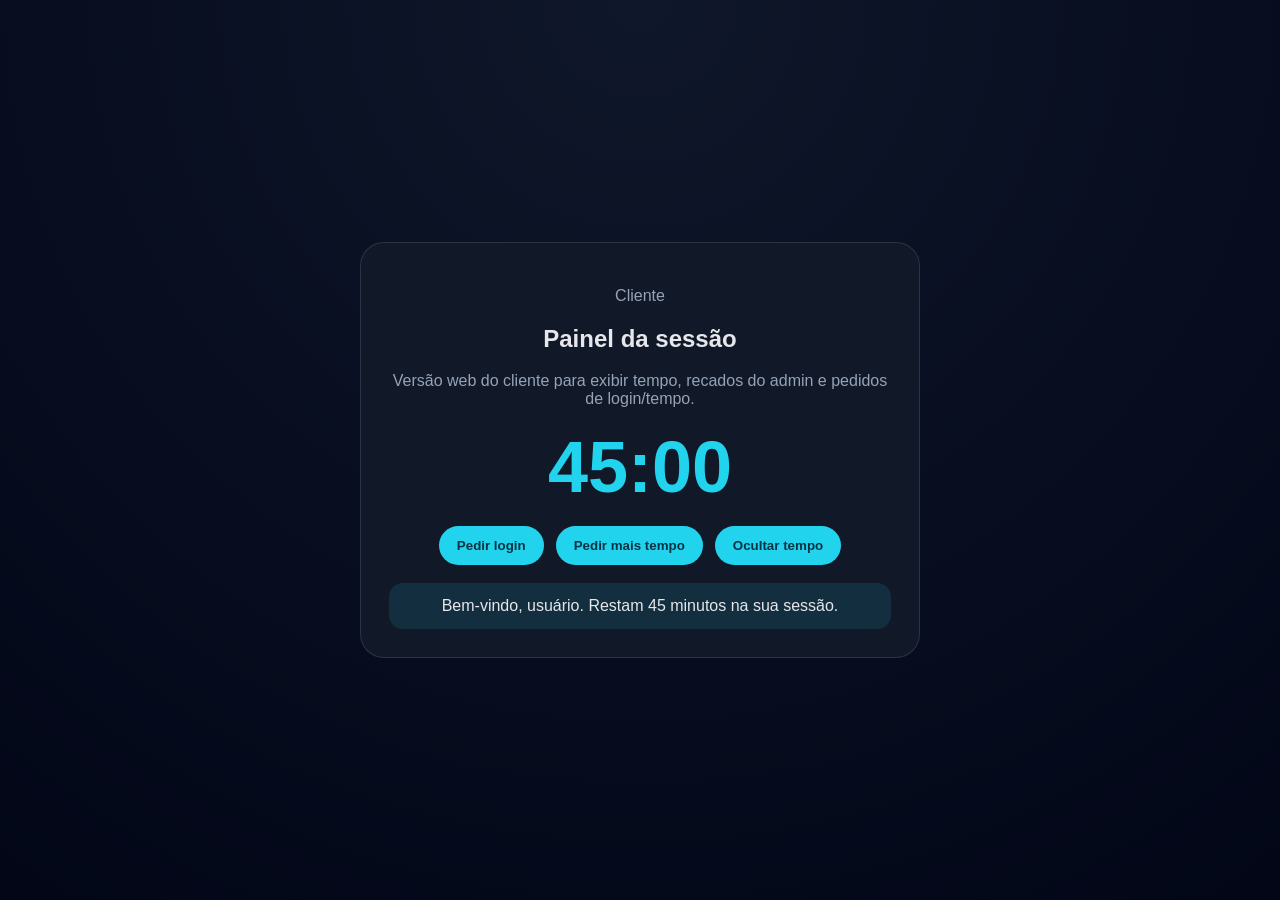
==== client/web/index.html @ 6f81836e "Restructure app into admin, client and shared" ====
<!DOCTYPE html>
<html lang="pt-BR">
  <head>
    <meta charset="UTF-8" />
    <meta name="viewport" content="width=device-width, initial-scale=1.0" />
    <title>Lan House Manager - Cliente</title>
    <link rel="stylesheet" href="styles.css" />
  </head>
  <body>
    <main class="screen">
      <section class="card">
        <p class="eyebrow">Cliente</p>
        <h1>Painel da sessão</h1>
        <p class="muted">Versão web do cliente para exibir tempo, recados do admin e pedidos de login/tempo.</p>
        <div class="timer">45:00</div>
        <div class="actions">
          <button>Pedir login</button>
          <button>Pedir mais tempo</button>
          <button>Ocultar tempo</button>
        </div>
        <div class="notice">Bem-vindo, usuário. Restam 45 minutos na sua sessão.</div>
      </section>
    </main>
  </body>
</html>
---- client/web/styles.css ----
:root {
  color-scheme: dark;
  --bg: #020617;
  --panel: #111827;
  --border: rgba(148, 163, 184, 0.2);
  --text: #e5e7eb;
  --muted: #94a3b8;
  --primary: #22d3ee;
}
body {
  margin: 0;
  min-height: 100vh;
  display: grid;
  place-items: center;
  font-family: Arial, Helvetica, sans-serif;
  background: radial-gradient(circle at top, #0f172a, var(--bg));
  color: var(--text);
}
.screen { width: min(560px, calc(100% - 32px)); }
.card {
  background: var(--panel);
  border: 1px solid var(--border);
  border-radius: 24px;
  padding: 28px;
  text-align: center;
}
.timer {
  font-size: 72px;
  font-weight: 700;
  margin: 18px 0;
  color: var(--primary);
}
.actions {
  display: flex;
  gap: 12px;
  justify-content: center;
  flex-wrap: wrap;
}
button {
  border: 0;
  border-radius: 999px;
  padding: 12px 18px;
  background: var(--primary);
  color: #083344;
  font-weight: 700;
}
.notice {
  margin-top: 18px;
  padding: 14px;
  border-radius: 14px;
  background: rgba(34, 211, 238, 0.12);
}
.eyebrow, .muted { color: var(--muted); }
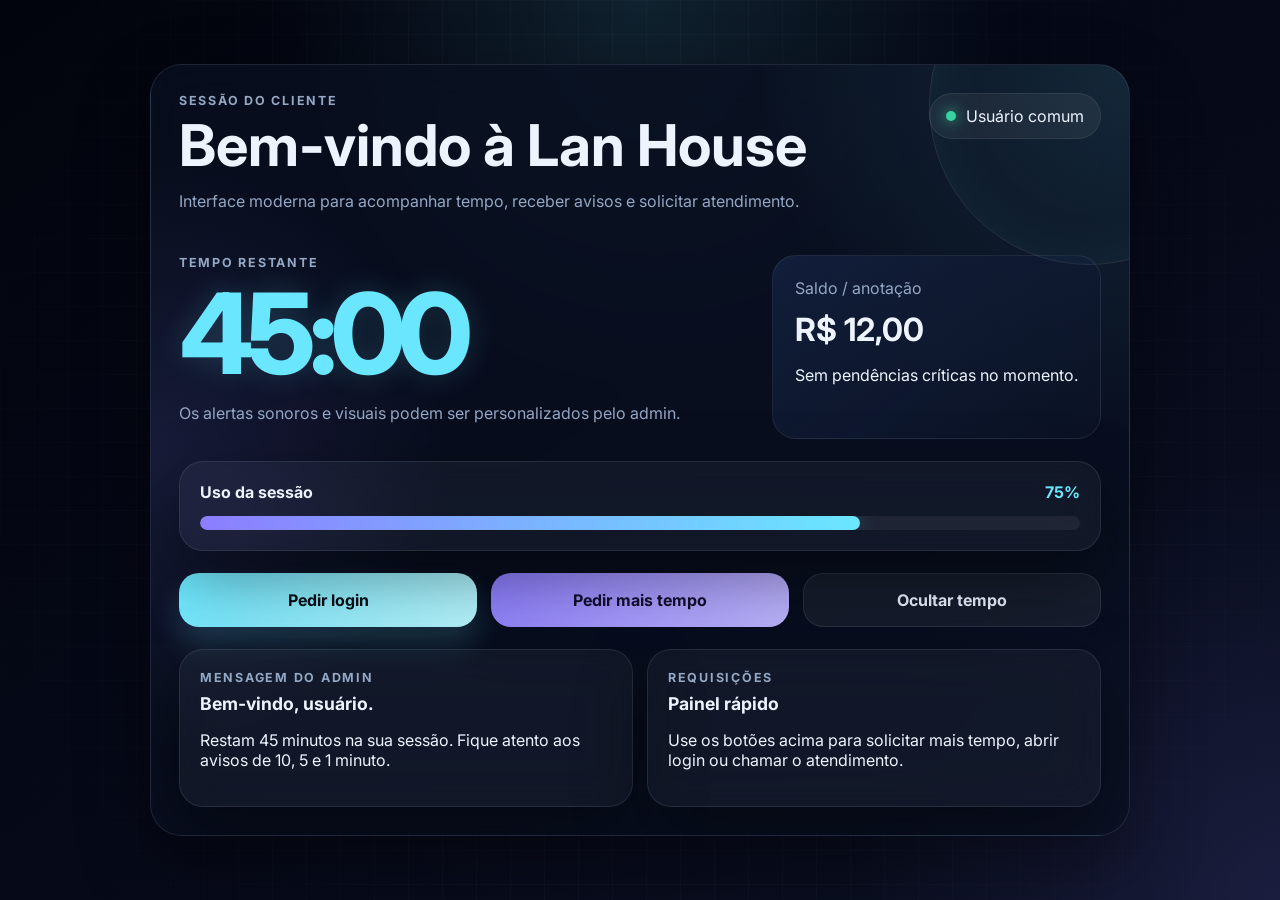
==== commit b7c641ec: "Refresh admin and client web UI" ====
--- a/client/web/index.html
+++ b/client/web/index.html
@@ -4,21 +4,72 @@
     <meta charset="UTF-8" />
     <meta name="viewport" content="width=device-width, initial-scale=1.0" />
     <title>Lan House Manager - Cliente</title>
+    <link rel="preconnect" href="https://fonts.googleapis.com" />
+    <link rel="preconnect" href="https://fonts.gstatic.com" crossorigin />
+    <link
+      href="https://fonts.googleapis.com/css2?family=Inter:wght@400;500;600;700;800&display=swap"
+      rel="stylesheet"
+    />
     <link rel="stylesheet" href="styles.css" />
   </head>
   <body>
-    <main class="screen">
-      <section class="card">
-        <p class="eyebrow">Cliente</p>
-        <h1>Painel da sessão</h1>
-        <p class="muted">Versão web do cliente para exibir tempo, recados do admin e pedidos de login/tempo.</p>
-        <div class="timer">45:00</div>
-        <div class="actions">
-          <button>Pedir login</button>
-          <button>Pedir mais tempo</button>
-          <button>Ocultar tempo</button>
-        </div>
-        <div class="notice">Bem-vindo, usuário. Restam 45 minutos na sua sessão.</div>
+    <main class="client-shell">
+      <section class="session-card glass-card">
+        <div class="ambient-ring"></div>
+        <header class="session-header">
+          <div>
+            <p class="eyebrow">Sessão do cliente</p>
+            <h1>Bem-vindo à Lan House</h1>
+            <p class="muted">Interface moderna para acompanhar tempo, receber avisos e solicitar atendimento.</p>
+          </div>
+          <div class="profile-pill">
+            <span class="profile-dot"></span>
+            <span>Usuário comum</span>
+          </div>
+        </header>
+
+        <section class="hero-panel">
+          <div>
+            <p class="eyebrow">Tempo restante</p>
+            <div class="timer">45:00</div>
+            <p class="muted">Os alertas sonoros e visuais podem ser personalizados pelo admin.</p>
+          </div>
+          <div class="credit-card">
+            <span class="credit-label">Saldo / anotação</span>
+            <strong>R$ 12,00</strong>
+            <p>Sem pendências críticas no momento.</p>
+          </div>
+        </section>
+
+        <section class="progress-panel glass-inner">
+          <div class="progress-copy">
+            <span class="progress-title">Uso da sessão</span>
+            <span class="progress-value">75%</span>
+          </div>
+          <div class="progress-track">
+            <div class="progress-bar"></div>
+          </div>
+        </section>
+
+        <section class="action-grid">
+          <button class="action primary-action">Pedir login</button>
+          <button class="action secondary-action">Pedir mais tempo</button>
+          <button class="action ghost-action">Ocultar tempo</button>
+        </section>
+
+        <section class="info-grid">
+          <article class="info-card glass-inner">
+            <p class="eyebrow">Mensagem do admin</p>
+            <strong>Bem-vindo, usuário.</strong>
+            <p>Restam 45 minutos na sua sessão. Fique atento aos avisos de 10, 5 e 1 minuto.</p>
+          </article>
+
+          <article class="info-card glass-inner">
+            <p class="eyebrow">Requisições</p>
+            <strong>Painel rápido</strong>
+            <p>Use os botões acima para solicitar mais tempo, abrir login ou chamar o atendimento.</p>
+          </article>
+        </section>
       </section>
     </main>
   </body>
--- a/client/web/styles.css
+++ b/client/web/styles.css
@@ -1,53 +1,288 @@
 :root {
   color-scheme: dark;
-  --bg: #020617;
-  --panel: #111827;
-  --border: rgba(148, 163, 184, 0.2);
-  --text: #e5e7eb;
-  --muted: #94a3b8;
-  --primary: #22d3ee;
-}
+  --bg: #050816;
+  --bg-2: #0b1023;
+  --panel: rgba(10, 17, 33, 0.76);
+  --panel-strong: rgba(12, 21, 39, 0.92);
+  --border: rgba(148, 163, 184, 0.16);
+  --text: #eef4ff;
+  --muted: #94a7c4;
+  --primary: #6ae7ff;
+  --secondary: #8c7dff;
+  --highlight: #37d39f;
+  --shadow: 0 28px 70px rgba(0, 0, 0, 0.4);
+}
+
+* {
+  box-sizing: border-box;
+}
+
+html,
+body {
+  min-height: 100%;
+}
+
 body {
   margin: 0;
+  font-family: 'Inter', Arial, sans-serif;
+  color: var(--text);
+  background:
+    radial-gradient(circle at top, rgba(106, 231, 255, 0.12), transparent 34%),
+    radial-gradient(circle at bottom right, rgba(140, 125, 255, 0.12), transparent 28%),
+    linear-gradient(145deg, #02040d 0%, var(--bg) 45%, var(--bg-2) 100%);
+}
+
+body::before {
+  content: '';
+  position: fixed;
+  inset: 0;
+  background-image:
+    linear-gradient(rgba(255, 255, 255, 0.022) 1px, transparent 1px),
+    linear-gradient(90deg, rgba(255, 255, 255, 0.022) 1px, transparent 1px);
+  background-size: 34px 34px;
+  mask-image: radial-gradient(circle at center, black 58%, transparent 100%);
+  pointer-events: none;
+}
+
+.client-shell {
   min-height: 100vh;
   display: grid;
   place-items: center;
-  font-family: Arial, Helvetica, sans-serif;
-  background: radial-gradient(circle at top, #0f172a, var(--bg));
+  padding: 24px;
+}
+
+.glass-card,
+.glass-inner {
+  position: relative;
+  backdrop-filter: blur(22px);
+  -webkit-backdrop-filter: blur(22px);
+  border: 1px solid var(--border);
+  box-shadow: var(--shadow);
+}
+
+.session-card {
+  width: min(980px, 100%);
+  padding: 28px;
+  border-radius: 32px;
+  overflow: hidden;
+  background:
+    radial-gradient(circle at top right, rgba(106, 231, 255, 0.12), transparent 30%),
+    radial-gradient(circle at left, rgba(140, 125, 255, 0.12), transparent 28%),
+    var(--panel);
+}
+
+.ambient-ring {
+  position: absolute;
+  right: -120px;
+  top: -120px;
+  width: 320px;
+  height: 320px;
+  border-radius: 50%;
+  border: 1px solid rgba(255, 255, 255, 0.1);
+  box-shadow: inset 0 0 60px rgba(106, 231, 255, 0.08);
+}
+
+.session-header,
+.hero-panel,
+.progress-copy {
+  display: flex;
+  justify-content: space-between;
+  gap: 18px;
+}
+
+.session-header {
+  align-items: flex-start;
+}
+
+.eyebrow {
+  margin: 0;
+  text-transform: uppercase;
+  letter-spacing: 0.14em;
+  color: var(--muted);
+  font-size: 0.78rem;
+  font-weight: 700;
+}
+
+h1 {
+  margin: 8px 0 10px;
+  font-size: clamp(2rem, 4.5vw, 3.6rem);
+  line-height: 1.02;
+}
+
+.muted {
+  color: var(--muted);
+}
+
+.profile-pill {
+  display: inline-flex;
+  align-items: center;
+  gap: 10px;
+  padding: 12px 16px;
+  border-radius: 999px;
+  background: rgba(255, 255, 255, 0.06);
+  border: 1px solid rgba(255, 255, 255, 0.08);
+}
+
+.profile-dot {
+  width: 10px;
+  height: 10px;
+  border-radius: 50%;
+  background: var(--highlight);
+  box-shadow: 0 0 14px var(--highlight);
+}
+
+.hero-panel {
+  margin-top: 28px;
+  align-items: stretch;
+}
+
+.timer {
+  margin: 10px 0;
+  font-size: clamp(4rem, 11vw, 7rem);
+  line-height: 0.95;
+  font-weight: 800;
+  letter-spacing: -0.06em;
+  color: var(--primary);
+  text-shadow: 0 0 30px rgba(106, 231, 255, 0.18);
+}
+
+.credit-card {
+  min-width: 250px;
+  padding: 22px;
+  border-radius: 24px;
+  background: linear-gradient(145deg, rgba(18, 31, 60, 0.96), rgba(12, 20, 37, 0.74));
+  border: 1px solid rgba(255, 255, 255, 0.08);
+}
+
+.credit-label {
+  display: block;
+  color: var(--muted);
+  margin-bottom: 12px;
+}
+
+.credit-card strong {
+  display: block;
+  font-size: 2rem;
+  margin-bottom: 10px;
+}
+
+.progress-panel,
+.info-card {
+  border-radius: 24px;
+  background: rgba(255, 255, 255, 0.04);
+}
+
+.progress-panel {
+  margin-top: 22px;
+  padding: 20px;
+}
+
+.progress-title,
+.progress-value {
+  font-weight: 700;
+}
+
+.progress-value {
+  color: var(--primary);
+}
+
+.progress-track {
+  height: 14px;
+  border-radius: 999px;
+  margin-top: 14px;
+  overflow: hidden;
+  background: rgba(255, 255, 255, 0.06);
+}
+
+.progress-bar {
+  width: 75%;
+  height: 100%;
+  border-radius: inherit;
+  background: linear-gradient(90deg, var(--secondary), var(--primary));
+  box-shadow: 0 0 26px rgba(106, 231, 255, 0.25);
+}
+
+.action-grid {
+  display: grid;
+  grid-template-columns: repeat(3, minmax(0, 1fr));
+  gap: 14px;
+  margin-top: 22px;
+}
+
+.action {
+  border: 0;
+  border-radius: 20px;
+  padding: 16px 18px;
+  font: inherit;
+  font-weight: 700;
+  cursor: pointer;
+  transition: transform 0.2s ease, box-shadow 0.2s ease, opacity 0.2s ease;
+}
+
+.action:hover {
+  transform: translateY(-2px);
+}
+
+.primary-action {
+  background: linear-gradient(135deg, var(--primary), #baf8ff);
+  color: #041118;
+  box-shadow: 0 18px 30px rgba(106, 231, 255, 0.18);
+}
+
+.secondary-action {
+  background: linear-gradient(135deg, var(--secondary), #c0b8ff);
+  color: #110f2d;
+}
+
+.ghost-action {
   color: var(--text);
-}
-.screen { width: min(560px, calc(100% - 32px)); }
-.card {
-  background: var(--panel);
-  border: 1px solid var(--border);
-  border-radius: 24px;
-  padding: 28px;
-  text-align: center;
-}
-.timer {
-  font-size: 72px;
-  font-weight: 700;
-  margin: 18px 0;
-  color: var(--primary);
-}
-.actions {
-  display: flex;
-  gap: 12px;
-  justify-content: center;
-  flex-wrap: wrap;
-}
-button {
-  border: 0;
-  border-radius: 999px;
-  padding: 12px 18px;
-  background: var(--primary);
-  color: #083344;
-  font-weight: 700;
-}
-.notice {
-  margin-top: 18px;
-  padding: 14px;
-  border-radius: 14px;
-  background: rgba(34, 211, 238, 0.12);
-}
-.eyebrow, .muted { color: var(--muted); }
+  background: rgba(255, 255, 255, 0.06);
+  border: 1px solid rgba(255, 255, 255, 0.09);
+}
+
+.info-grid {
+  margin-top: 22px;
+  display: grid;
+  grid-template-columns: repeat(2, minmax(0, 1fr));
+  gap: 14px;
+}
+
+.info-card {
+  padding: 20px;
+}
+
+.info-card strong {
+  display: block;
+  margin: 8px 0 10px;
+  font-size: 1.1rem;
+}
+
+@media (max-width: 860px) {
+  .hero-panel,
+  .session-header,
+  .action-grid,
+  .info-grid {
+    grid-template-columns: 1fr;
+    display: grid;
+  }
+
+  .profile-pill {
+    justify-self: start;
+  }
+}
+
+@media (max-width: 560px) {
+  .client-shell {
+    padding: 12px;
+  }
+
+  .session-card,
+  .progress-panel,
+  .info-card {
+    border-radius: 24px;
+  }
+
+  .session-card {
+    padding: 20px;
+  }
+}
